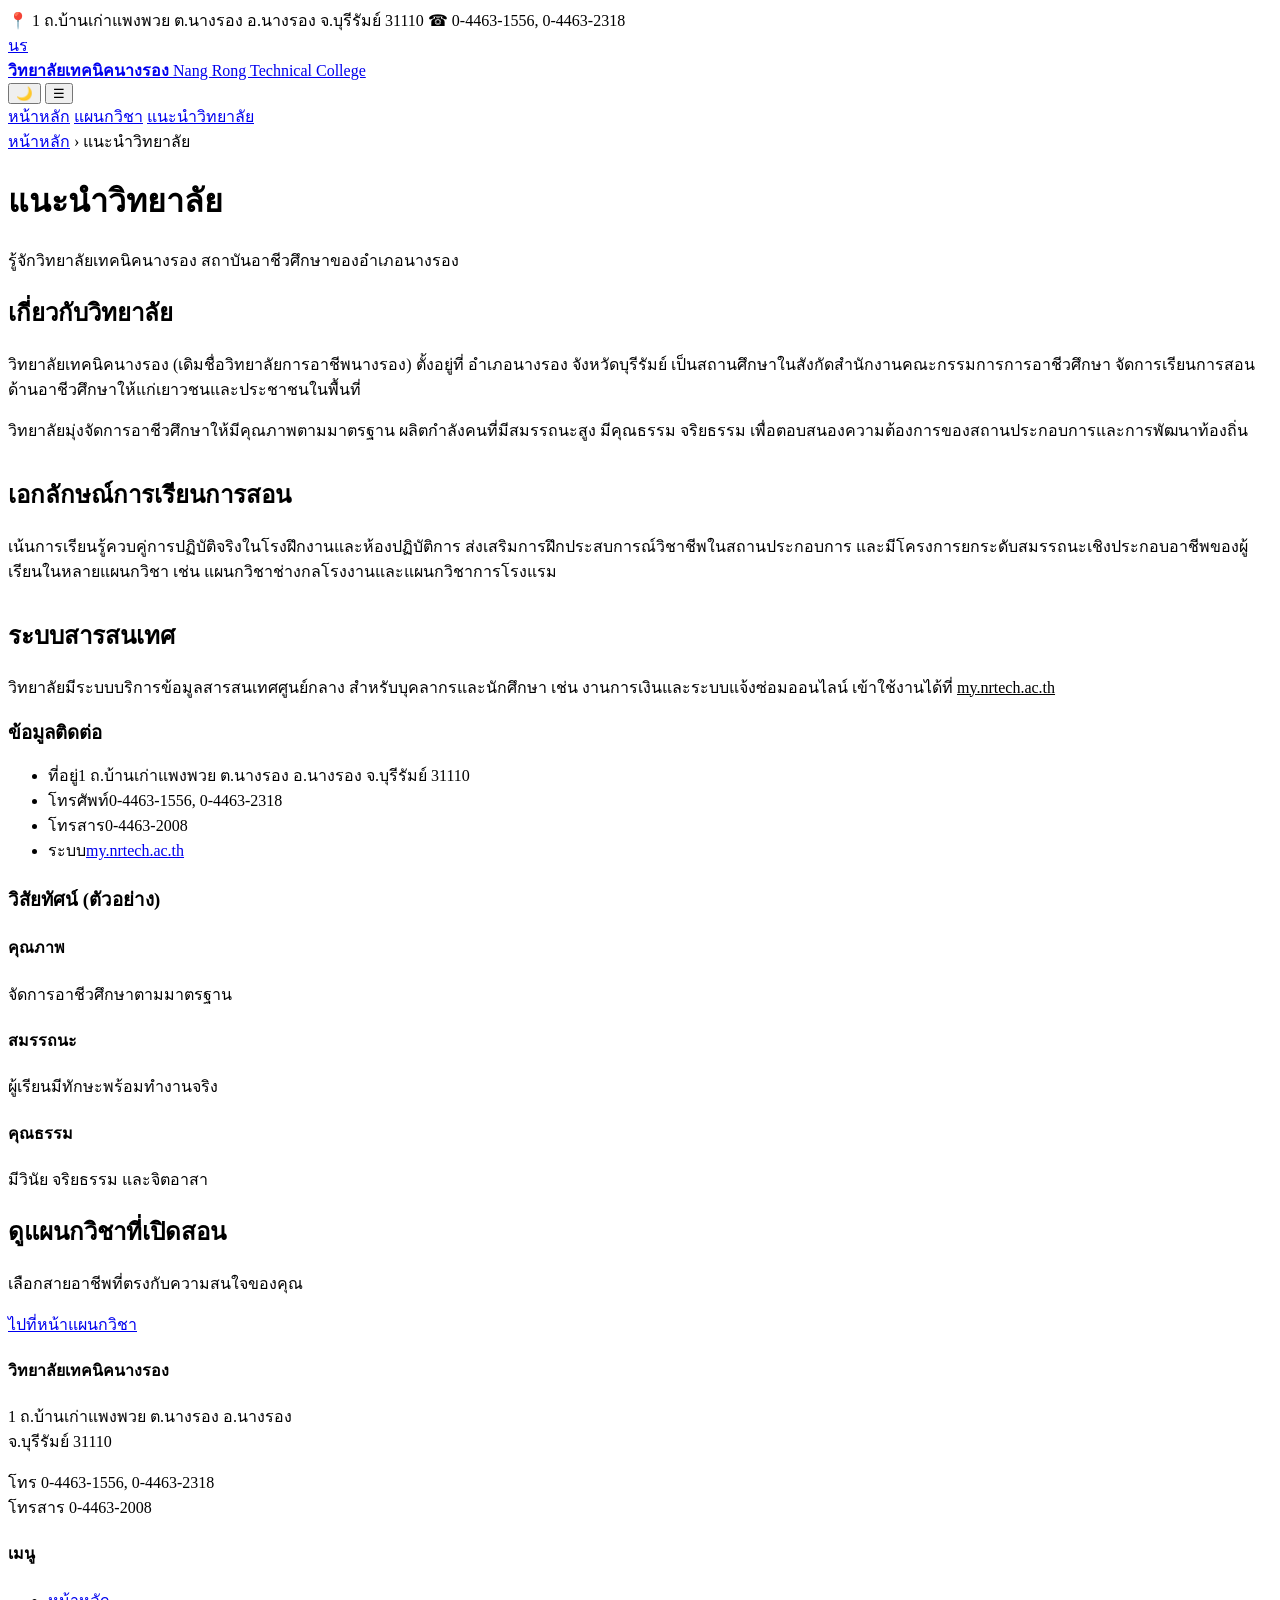
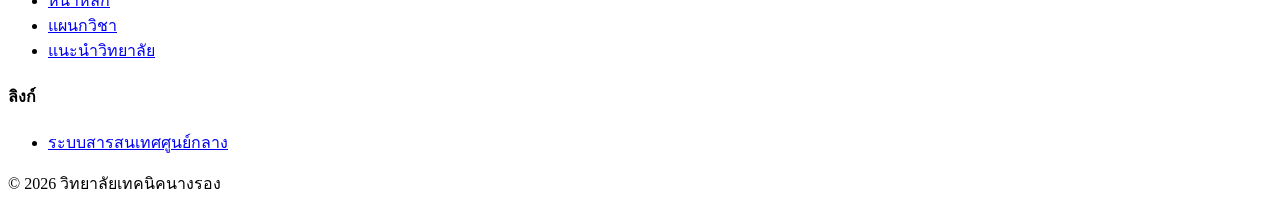
==== About.html @ af8b6dba "Add files via upload" ====
<!DOCTYPE html>
<html lang="th">
<head>
  <meta charset="UTF-8">
  <meta name="viewport" content="width=device-width, initial-scale=1">
  <title>แนะนำวิทยาลัย | วิทยาลัยเทคนิคนางรอง</title>
  <meta name="description" content="แนะนำวิทยาลัยเทคนิคนางรอง จังหวัดบุรีรัมย์ ข้อมูลทั่วไป วิสัยทัศน์ และข้อมูลการติดต่อ">
  <link rel="preconnect" href="https://fonts.googleapis.com">
  <link rel="preconnect" href="https://fonts.gstatic.com" crossorigin>
  <link href="https://fonts.googleapis.com/css2?family=Sarabun:wght@400;600;700&display=swap" rel="stylesheet">
  <link rel="stylesheet" href="style.css">
  <script src="theme.js"></script>
</head>
<body>

  <div class="topbar">
    <div class="container">
      <span>📍 1 ถ.บ้านเก่าแพงพวย ต.นางรอง อ.นางรอง จ.บุรีรัมย์ 31110</span>
      <span>☎ 0-4463-1556, 0-4463-2318</span>
    </div>
  </div>

  <header class="site-header">
    <div class="container">
      <a href="index.html" class="brand">
        <div class="brand-mark">นร</div>
        <div class="brand-text">
          <strong>วิทยาลัยเทคนิคนางรอง</strong>
          <span>Nang Rong Technical College</span>
        </div>
      </a>
      <button class="theme-btn" id="themeBtn" type="button" aria-label="เปลี่ยนเป็นโหมดมืด">🌙</button>
      <button class="menu-btn" aria-label="เปิดเมนู" onclick="document.getElementById('nav').classList.toggle('open')">☰</button>
      <nav class="nav" id="nav">
        <a href="index.html">หน้าหลัก</a>
        <a href="departments.html">แผนกวิชา</a>
        <a href="about.html" class="active">แนะนำวิทยาลัย</a>
      </nav>
    </div>
  </header>

  <div class="page-banner">
    <div class="container">
      <div class="crumbs"><a href="index.html">หน้าหลัก</a> › แนะนำวิทยาลัย</div>
      <h1>แนะนำวิทยาลัย</h1>
      <p>รู้จักวิทยาลัยเทคนิคนางรอง สถาบันอาชีวศึกษาของอำเภอนางรอง</p>
    </div>
  </div>

  <main>
    <section>
      <div class="container two-col">

        <div class="prose">
          <h2>เกี่ยวกับวิทยาลัย</h2>
          <p>วิทยาลัยเทคนิคนางรอง (เดิมชื่อวิทยาลัยการอาชีพนางรอง) ตั้งอยู่ที่ อำเภอนางรอง จังหวัดบุรีรัมย์ เป็นสถานศึกษาในสังกัดสำนักงานคณะกรรมการการอาชีวศึกษา จัดการเรียนการสอนด้านอาชีวศึกษาให้แก่เยาวชนและประชาชนในพื้นที่</p>
          <p>วิทยาลัยมุ่งจัดการอาชีวศึกษาให้มีคุณภาพตามมาตรฐาน ผลิตกำลังคนที่มีสมรรถนะสูง มีคุณธรรม จริยธรรม เพื่อตอบสนองความต้องการของสถานประกอบการและการพัฒนาท้องถิ่น</p>

          <h2 style="margin-top:32px">เอกลักษณ์การเรียนการสอน</h2>
          <p>เน้นการเรียนรู้ควบคู่การปฏิบัติจริงในโรงฝึกงานและห้องปฏิบัติการ ส่งเสริมการฝึกประสบการณ์วิชาชีพในสถานประกอบการ และมีโครงการยกระดับสมรรถนะเชิงประกอบอาชีพของผู้เรียนในหลายแผนกวิชา เช่น แผนกวิชาช่างกลโรงงานและแผนกวิชาการโรงแรม</p>

          <h2 style="margin-top:32px">ระบบสารสนเทศ</h2>
          <p>วิทยาลัยมีระบบบริการข้อมูลสารสนเทศศูนย์กลาง สำหรับบุคลากรและนักศึกษา เช่น งานการเงินและระบบแจ้งซ่อมออนไลน์ เข้าใช้งานได้ที่
            <a href="https://my.nrtech.ac.th/" target="_blank" rel="noopener" style="color:var(--navy-2);text-decoration:underline">my.nrtech.ac.th</a></p>
        </div>

        <aside>
          <div class="card" id="contact">
            <h3 style="margin-bottom:10px">ข้อมูลติดต่อ</h3>
            <ul class="info-list">
              <li><span class="k">ที่อยู่</span><span>1 ถ.บ้านเก่าแพงพวย ต.นางรอง อ.นางรอง จ.บุรีรัมย์ 31110</span></li>
              <li><span class="k">โทรศัพท์</span><span>0-4463-1556, 0-4463-2318</span></li>
              <li><span class="k">โทรสาร</span><span>0-4463-2008</span></li>
              <li><span class="k">ระบบ</span><span><a href="https://my.nrtech.ac.th/" target="_blank" rel="noopener">my.nrtech.ac.th</a></span></li>
            </ul>
          </div>

          <div class="card" style="margin-top:22px">
            <h3 style="margin-bottom:14px">วิสัยทัศน์ (ตัวอย่าง)</h3>
            <div class="timeline">
              <div class="item"><h4>คุณภาพ</h4><p>จัดการอาชีวศึกษาตามมาตรฐาน</p></div>
              <div class="item"><h4>สมรรถนะ</h4><p>ผู้เรียนมีทักษะพร้อมทำงานจริง</p></div>
              <div class="item"><h4>คุณธรรม</h4><p>มีวินัย จริยธรรม และจิตอาสา</p></div>
            </div>
          </div>
        </aside>

      </div>
    </section>

    <section style="padding-top:0">
      <div class="container">
        <div class="cta">
          <h2>ดูแผนกวิชาที่เปิดสอน</h2>
          <p>เลือกสายอาชีพที่ตรงกับความสนใจของคุณ</p>
          <a href="departments.html" class="btn btn-primary">ไปที่หน้าแผนกวิชา</a>
        </div>
      </div>
    </section>
  </main>

  <footer class="site-footer">
    <div class="container">
      <div class="footer-grid">
        <div>
          <h4>วิทยาลัยเทคนิคนางรอง</h4>
          <p>1 ถ.บ้านเก่าแพงพวย ต.นางรอง อ.นางรอง<br>จ.บุรีรัมย์ 31110</p>
          <p>โทร 0-4463-1556, 0-4463-2318<br>โทรสาร 0-4463-2008</p>
        </div>
        <div>
          <h4>เมนู</h4>
          <ul>
            <li><a href="index.html">หน้าหลัก</a></li>
            <li><a href="departments.html">แผนกวิชา</a></li>
            <li><a href="about.html">แนะนำวิทยาลัย</a></li>
          </ul>
        </div>
        <div>
          <h4>ลิงก์</h4>
          <ul>
            <li><a href="https://my.nrtech.ac.th/" target="_blank" rel="noopener">ระบบสารสนเทศศูนย์กลาง</a></li>
          </ul>
        </div>
      </div>
      <div class="copy">© 2026 วิทยาลัยเทคนิคนางรอง</div>
    </div>
  </footer>

</body>
</html>
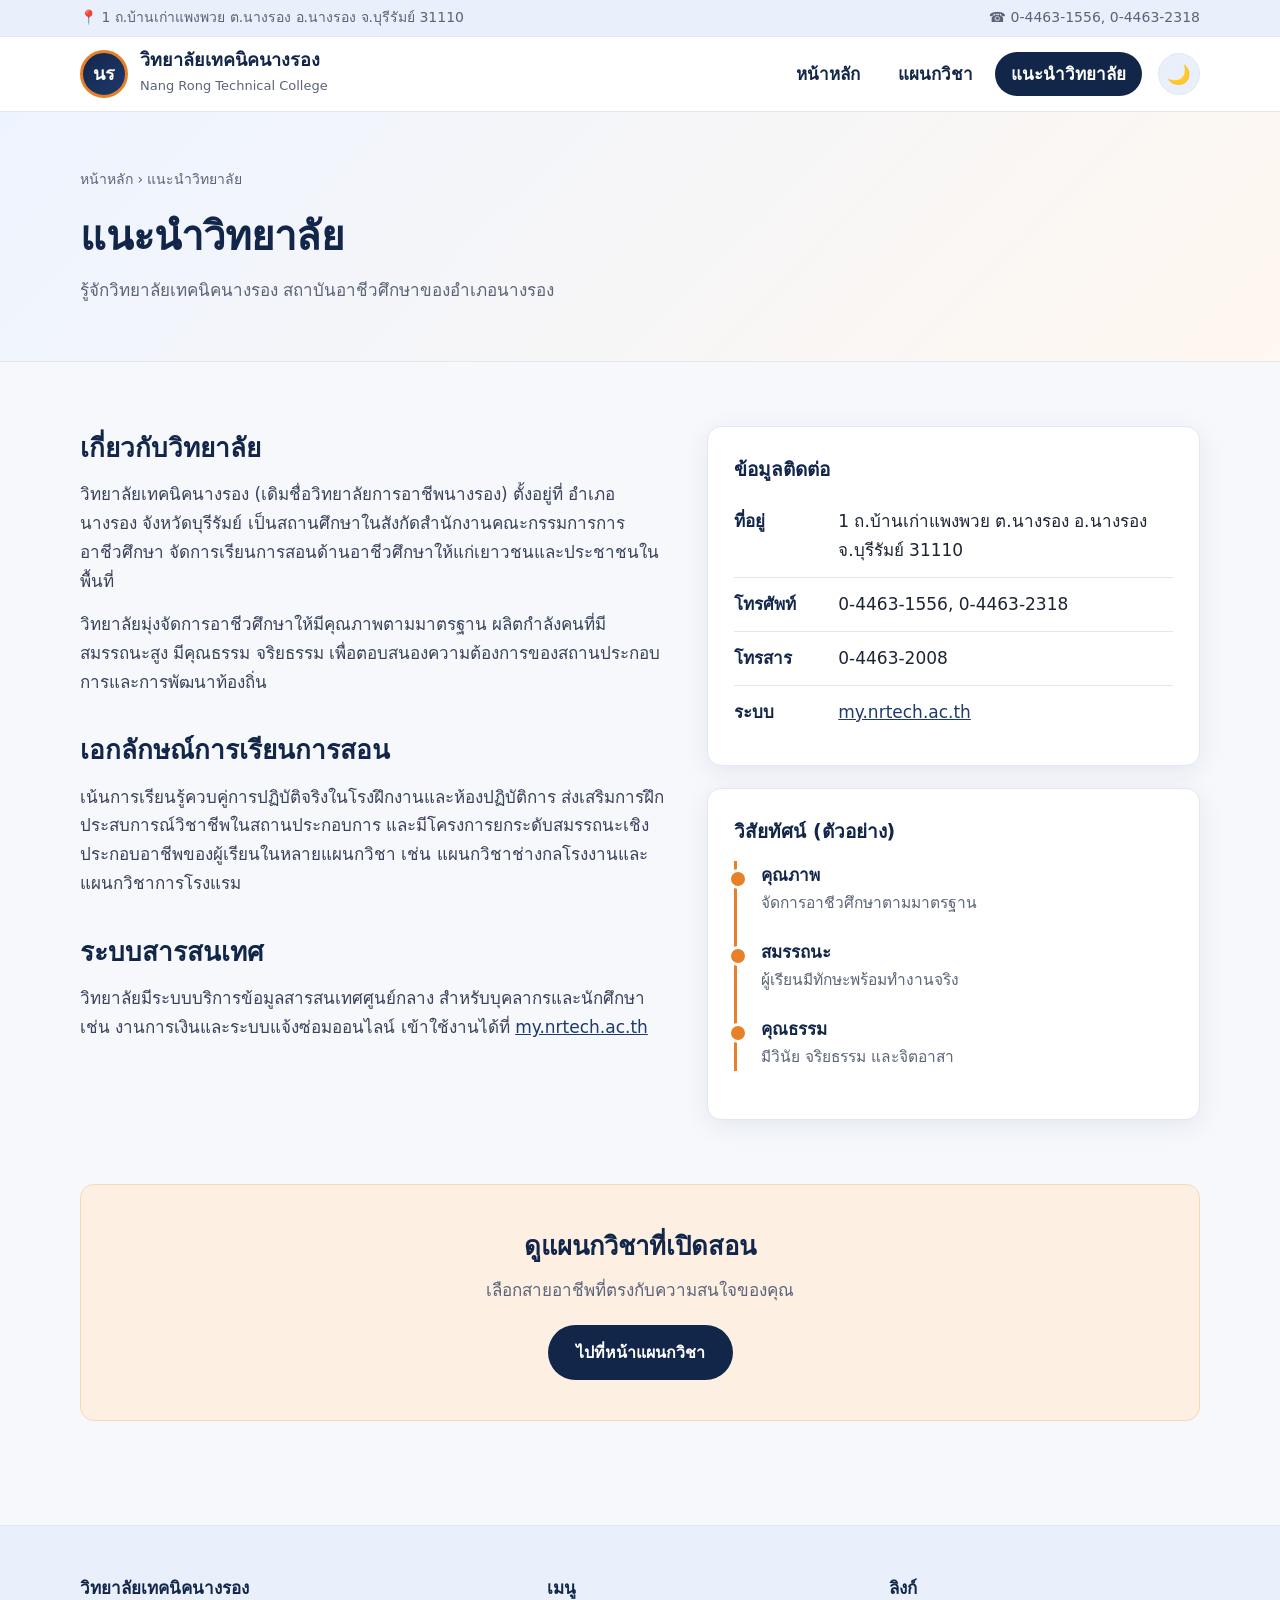
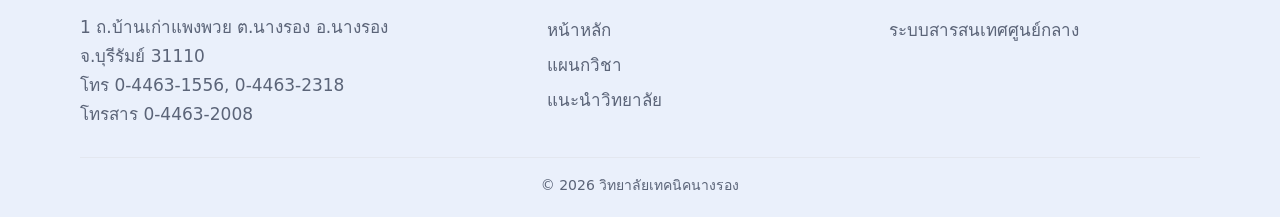
==== commit 7ed44c08: "Update About.html" ====
--- a/About.html
+++ b/About.html
@@ -8,8 +8,8 @@
   <link rel="preconnect" href="https://fonts.googleapis.com">
   <link rel="preconnect" href="https://fonts.gstatic.com" crossorigin>
   <link href="https://fonts.googleapis.com/css2?family=Sarabun:wght@400;600;700&display=swap" rel="stylesheet">
-  <link rel="stylesheet" href="style.css">
-  <script src="theme.js"></script>
+  <link rel="stylesheet" href="Style.css">
+  <script src="Theme.js"></script>
 </head>
 <body>
 
@@ -33,8 +33,8 @@
       <button class="menu-btn" aria-label="เปิดเมนู" onclick="document.getElementById('nav').classList.toggle('open')">☰</button>
       <nav class="nav" id="nav">
         <a href="index.html">หน้าหลัก</a>
-        <a href="departments.html">แผนกวิชา</a>
-        <a href="about.html" class="active">แนะนำวิทยาลัย</a>
+        <a href="Departments.html">แผนกวิชา</a>
+        <a href="About.html" class="active">แนะนำวิทยาลัย</a>
       </nav>
     </div>
   </header>
@@ -93,7 +93,7 @@
         <div class="cta">
           <h2>ดูแผนกวิชาที่เปิดสอน</h2>
           <p>เลือกสายอาชีพที่ตรงกับความสนใจของคุณ</p>
-          <a href="departments.html" class="btn btn-primary">ไปที่หน้าแผนกวิชา</a>
+          <a href="Departments.html" class="btn btn-primary">ไปที่หน้าแผนกวิชา</a>
         </div>
       </div>
     </section>
@@ -111,8 +111,8 @@
           <h4>เมนู</h4>
           <ul>
             <li><a href="index.html">หน้าหลัก</a></li>
-            <li><a href="departments.html">แผนกวิชา</a></li>
-            <li><a href="about.html">แนะนำวิทยาลัย</a></li>
+            <li><a href="Departments.html">แผนกวิชา</a></li>
+            <li><a href="About.html">แนะนำวิทยาลัย</a></li>
           </ul>
         </div>
         <div>
@@ -127,4 +127,4 @@
   </footer>
 
 </body>
-</html>+</html>
--- a/Style.css
+++ b/Style.css
@@ -0,0 +1,272 @@
+/* ============ Theme tokens ============ */
+:root {
+  color-scheme: light;
+  --navy: #12264a;          /* heading text */
+  --navy-2: #1d3a6e;        /* link text */
+  --brand: #12264a;         /* solid fills (buttons, active nav) */
+  --brand-2: #1d3a6e;
+  --accent: #e8802a;
+  --accent-dark: #b85f12;
+  --accent-soft: #fdf0e3;
+  --accent-line: #f5d9bb;
+  --ink: #1d2433;
+  --prose: #39425a;
+  --muted: #5b6478;
+  --line: #e3e7ef;
+  --bg: #f6f8fc;
+  --surface: #ffffff;
+  --soft: #eaf0fb;
+  --hero-a: #eef4ff;
+  --hero-b: #fff8f0;
+  --glow: rgba(232, 128, 42, 0.18);
+  --radius: 14px;
+  --shadow: 0 6px 24px rgba(18, 38, 74, 0.08);
+  --shadow-hover: 0 12px 32px rgba(18, 38, 74, 0.14);
+}
+
+:root[data-theme="dark"] {
+  color-scheme: dark;
+  --navy: #dbe7ff;
+  --navy-2: #8fb4ff;
+  --brand: #2f5fb8;
+  --brand-2: #4377d4;
+  --accent: #f29441;
+  --accent-dark: #ffb877;
+  --accent-soft: #33261a;
+  --accent-line: #5a3f25;
+  --ink: #e7ebf5;
+  --prose: #c3cbe0;
+  --muted: #9aa5c0;
+  --line: #2a3550;
+  --bg: #0e1424;
+  --surface: #161e33;
+  --soft: #1a2440;
+  --hero-a: #121b33;
+  --hero-b: #1b1a2b;
+  --glow: rgba(242, 148, 65, 0.16);
+  --shadow: 0 6px 24px rgba(0, 0, 0, 0.35);
+  --shadow-hover: 0 12px 32px rgba(0, 0, 0, 0.5);
+}
+
+* { box-sizing: border-box; margin: 0; padding: 0; }
+
+html { scroll-behavior: smooth; }
+
+body {
+  font-family: "Sarabun", "Noto Sans Thai", system-ui, sans-serif;
+  color: var(--ink);
+  background: var(--bg);
+  line-height: 1.7;
+  font-size: 17px;
+  transition: background .25s, color .25s;
+}
+
+a { color: inherit; text-decoration: none; }
+img { max-width: 100%; display: block; }
+
+.container { width: min(1120px, 100% - 32px); margin-inline: auto; }
+
+/* ---------- Header ---------- */
+.topbar {
+  background: var(--soft);
+  color: var(--muted);
+  font-size: 14px;
+  border-bottom: 1px solid var(--line);
+}
+.topbar .container {
+  display: flex; justify-content: space-between; flex-wrap: wrap;
+  gap: 4px 20px; padding: 6px 0;
+}
+.topbar a:hover { color: var(--navy); }
+
+.site-header {
+  background: var(--surface);
+  border-bottom: 1px solid var(--line);
+  position: sticky; top: 0; z-index: 50;
+}
+.site-header .container {
+  display: flex; align-items: center; justify-content: space-between;
+  padding: 12px 0; gap: 16px;
+}
+.brand { display: flex; align-items: center; gap: 12px; order: 1; }
+.brand-mark {
+  width: 48px; height: 48px; border-radius: 50%;
+  background: linear-gradient(135deg, var(--brand), var(--brand-2));
+  color: #fff; display: grid; place-items: center;
+  font-weight: 700; font-size: 18px; border: 3px solid var(--accent);
+}
+.brand-text strong { display: block; font-size: 18px; color: var(--navy); line-height: 1.2; }
+.brand-text span { font-size: 13px; color: var(--muted); }
+
+.nav { display: flex; gap: 6px; order: 2; margin-left: auto; }
+.nav a {
+  padding: 8px 16px; border-radius: 999px; font-weight: 600; color: var(--navy);
+  transition: background .2s, color .2s;
+}
+.nav a:hover { background: var(--accent-soft); }
+.nav a.active { background: var(--brand); color: #fff; }
+
+.theme-btn {
+  order: 3; width: 42px; height: 42px; border-radius: 50%;
+  border: 1px solid var(--line); background: var(--soft); color: var(--navy);
+  font-size: 19px; line-height: 1; cursor: pointer; flex-shrink: 0;
+  display: grid; place-items: center; transition: transform .15s, border-color .2s;
+}
+.theme-btn:hover { transform: rotate(15deg); border-color: var(--accent); }
+.theme-btn:focus-visible, .menu-btn:focus-visible, .filter-btn:focus-visible {
+  outline: 3px solid var(--accent); outline-offset: 2px;
+}
+
+.menu-btn {
+  order: 4; display: none; background: none; border: 1px solid var(--line);
+  border-radius: 10px; padding: 8px 12px; font-size: 20px; cursor: pointer; color: var(--navy);
+}
+
+/* ---------- Hero ---------- */
+.hero {
+  background:
+    radial-gradient(circle at 85% 20%, var(--glow), transparent 45%),
+    linear-gradient(135deg, var(--hero-a) 0%, var(--hero-b) 100%);
+  color: var(--ink);
+  padding: 88px 0 96px;
+}
+.hero .container { display: grid; grid-template-columns: 1.3fr 1fr; gap: 40px; align-items: center; }
+.eyebrow {
+  display: inline-block; background: var(--accent-soft); color: var(--accent-dark); padding: 4px 14px;
+  border-radius: 999px; font-size: 14px; margin-bottom: 18px; font-weight: 600;
+}
+.hero h1 { font-size: clamp(32px, 5vw, 52px); line-height: 1.25; margin-bottom: 16px; color: var(--navy); }
+.hero h1 em { font-style: normal; color: var(--accent); }
+.hero p { color: var(--muted); max-width: 560px; margin-bottom: 28px; }
+.hero-actions { display: flex; gap: 12px; flex-wrap: wrap; }
+
+.btn {
+  display: inline-block; padding: 12px 26px; border-radius: 999px;
+  font-weight: 700; border: 2px solid transparent; transition: transform .15s, background .2s, color .2s;
+  cursor: pointer; font-family: inherit; font-size: 16px;
+}
+.btn:hover { transform: translateY(-2px); }
+.btn-primary { background: var(--accent); color: #1a1208; }
+.btn-primary:hover { filter: brightness(0.92); }
+.btn-ghost { border-color: var(--navy); color: var(--navy); }
+.btn-ghost:hover { background: var(--navy); color: var(--bg); }
+
+.hero-card {
+  background: var(--surface); border: 1px solid var(--line);
+  border-radius: var(--radius); padding: 28px; box-shadow: var(--shadow);
+}
+.hero-card h3 { margin-bottom: 14px; font-size: 18px; color: var(--navy); }
+.hero-card li { list-style: none; padding: 8px 0; border-bottom: 1px dashed var(--line); color: var(--ink); }
+.hero-card li a:hover { color: var(--accent); }
+.hero-card li:last-child { border: 0; }
+
+/* ---------- Page banner (inner pages) ---------- */
+.page-banner {
+  background: linear-gradient(135deg, var(--hero-a) 0%, var(--hero-b) 100%);
+  color: var(--navy); padding: 56px 0;
+  border-bottom: 1px solid var(--line);
+}
+.page-banner h1 { font-size: clamp(28px, 4vw, 40px); }
+.page-banner p { color: var(--muted); margin-top: 6px; }
+.crumbs { font-size: 14px; color: var(--muted); margin-bottom: 10px; }
+.crumbs a:hover { color: var(--accent); }
+
+/* ---------- Sections ---------- */
+section { padding: 64px 0; }
+.section-alt { background: var(--surface); border-block: 1px solid var(--line); }
+.section-head { text-align: center; max-width: 640px; margin: 0 auto 40px; }
+.section-head h2 { font-size: 30px; color: var(--navy); }
+.section-head p { color: var(--muted); margin-top: 8px; }
+.section-head::after {
+  content: ""; display: block; width: 56px; height: 4px; border-radius: 4px;
+  background: var(--accent); margin: 14px auto 0;
+}
+
+.grid { display: grid; gap: 22px; }
+.grid-3 { grid-template-columns: repeat(auto-fill, minmax(260px, 1fr)); }
+.grid-4 { grid-template-columns: repeat(auto-fill, minmax(220px, 1fr)); }
+
+.card {
+  background: var(--surface); border-radius: var(--radius); padding: 26px;
+  box-shadow: var(--shadow); border: 1px solid var(--line);
+  transition: transform .2s, box-shadow .2s, background .25s;
+}
+.card:hover { transform: translateY(-4px); box-shadow: var(--shadow-hover); }
+.card .icon {
+  width: 54px; height: 54px; border-radius: 14px; background: var(--accent-soft);
+  display: grid; place-items: center; font-size: 28px; margin-bottom: 14px;
+}
+.card h3 { color: var(--navy); font-size: 19px; margin-bottom: 6px; }
+.card p { color: var(--muted); font-size: 15.5px; }
+.tag {
+  display: inline-block; margin-top: 12px; font-size: 13px; font-weight: 600;
+  background: var(--soft); color: var(--navy-2); padding: 2px 12px; border-radius: 999px;
+}
+
+.cta {
+  background: var(--accent-soft); border-radius: var(--radius);
+  padding: 40px; text-align: center; border: 1px solid var(--accent-line);
+}
+.cta h2 { color: var(--navy); margin-bottom: 8px; }
+.cta p { color: var(--muted); margin-bottom: 20px; }
+.cta .btn-primary { background: var(--brand); color: #fff; }
+.cta .btn-primary:hover { background: var(--brand-2); filter: none; }
+
+/* ---------- Filters (departments) ---------- */
+.filters { display: flex; gap: 10px; justify-content: center; flex-wrap: wrap; margin-bottom: 32px; }
+.filter-btn {
+  padding: 8px 20px; border-radius: 999px; border: 1px solid var(--line);
+  background: var(--surface); font-family: inherit; font-size: 16px; cursor: pointer; color: var(--navy);
+  font-weight: 600; transition: all .2s;
+}
+.filter-btn:hover { border-color: var(--accent); }
+.filter-btn.active { background: var(--brand); color: #fff; border-color: var(--brand); }
+.dept.hidden { display: none; }
+
+/* ---------- About ---------- */
+.two-col { display: grid; grid-template-columns: 1.2fr 1fr; gap: 36px; align-items: start; }
+.prose h2 { color: var(--navy); margin-bottom: 10px; font-size: 26px; }
+.prose p { margin-bottom: 14px; color: var(--prose); }
+.prose a, .info-list a { color: var(--navy-2); text-decoration: underline; }
+.info-list { list-style: none; }
+.info-list li {
+  display: flex; gap: 12px; padding: 12px 0; border-bottom: 1px solid var(--line);
+}
+.info-list li:last-child { border: 0; }
+.info-list .k { min-width: 92px; font-weight: 700; color: var(--navy); }
+
+.timeline { border-left: 3px solid var(--accent); padding-left: 24px; }
+.timeline .item { position: relative; margin-bottom: 22px; }
+.timeline .item::before {
+  content: ""; position: absolute; left: -33px; top: 8px; width: 14px; height: 14px;
+  border-radius: 50%; background: var(--accent); border: 3px solid var(--surface);
+}
+.timeline h4 { color: var(--navy); }
+.timeline p { color: var(--muted); font-size: 15.5px; }
+
+/* ---------- Footer ---------- */
+.site-footer { background: var(--soft); color: var(--muted); padding: 48px 0 20px; margin-top: 40px; border-top: 1px solid var(--line); }
+.footer-grid { display: grid; grid-template-columns: 1.4fr 1fr 1fr; gap: 32px; margin-bottom: 28px; }
+.site-footer h4 { color: var(--navy); margin-bottom: 10px; }
+.site-footer a:hover { color: var(--accent); }
+.site-footer li { list-style: none; padding: 3px 0; }
+.copy { border-top: 1px solid var(--line); padding-top: 16px; font-size: 14px; text-align: center; }
+
+/* ---------- Responsive ---------- */
+@media (max-width: 860px) {
+  .hero .container, .two-col, .footer-grid { grid-template-columns: 1fr; }
+  .menu-btn { display: block; }
+  .theme-btn { margin-left: auto; }
+  .nav {
+    display: none; position: absolute; left: 0; right: 0; top: 100%; margin-left: 0;
+    background: var(--surface); flex-direction: column; padding: 12px 16px;
+    border-bottom: 1px solid var(--line); box-shadow: var(--shadow);
+  }
+  .nav.open { display: flex; }
+  .site-header .container { position: relative; }
+  .hero { padding: 56px 0; }
+}
+
+@media (prefers-reduced-motion: reduce) {
+  * { transition: none !important; scroll-behavior: auto !important; }
+}
